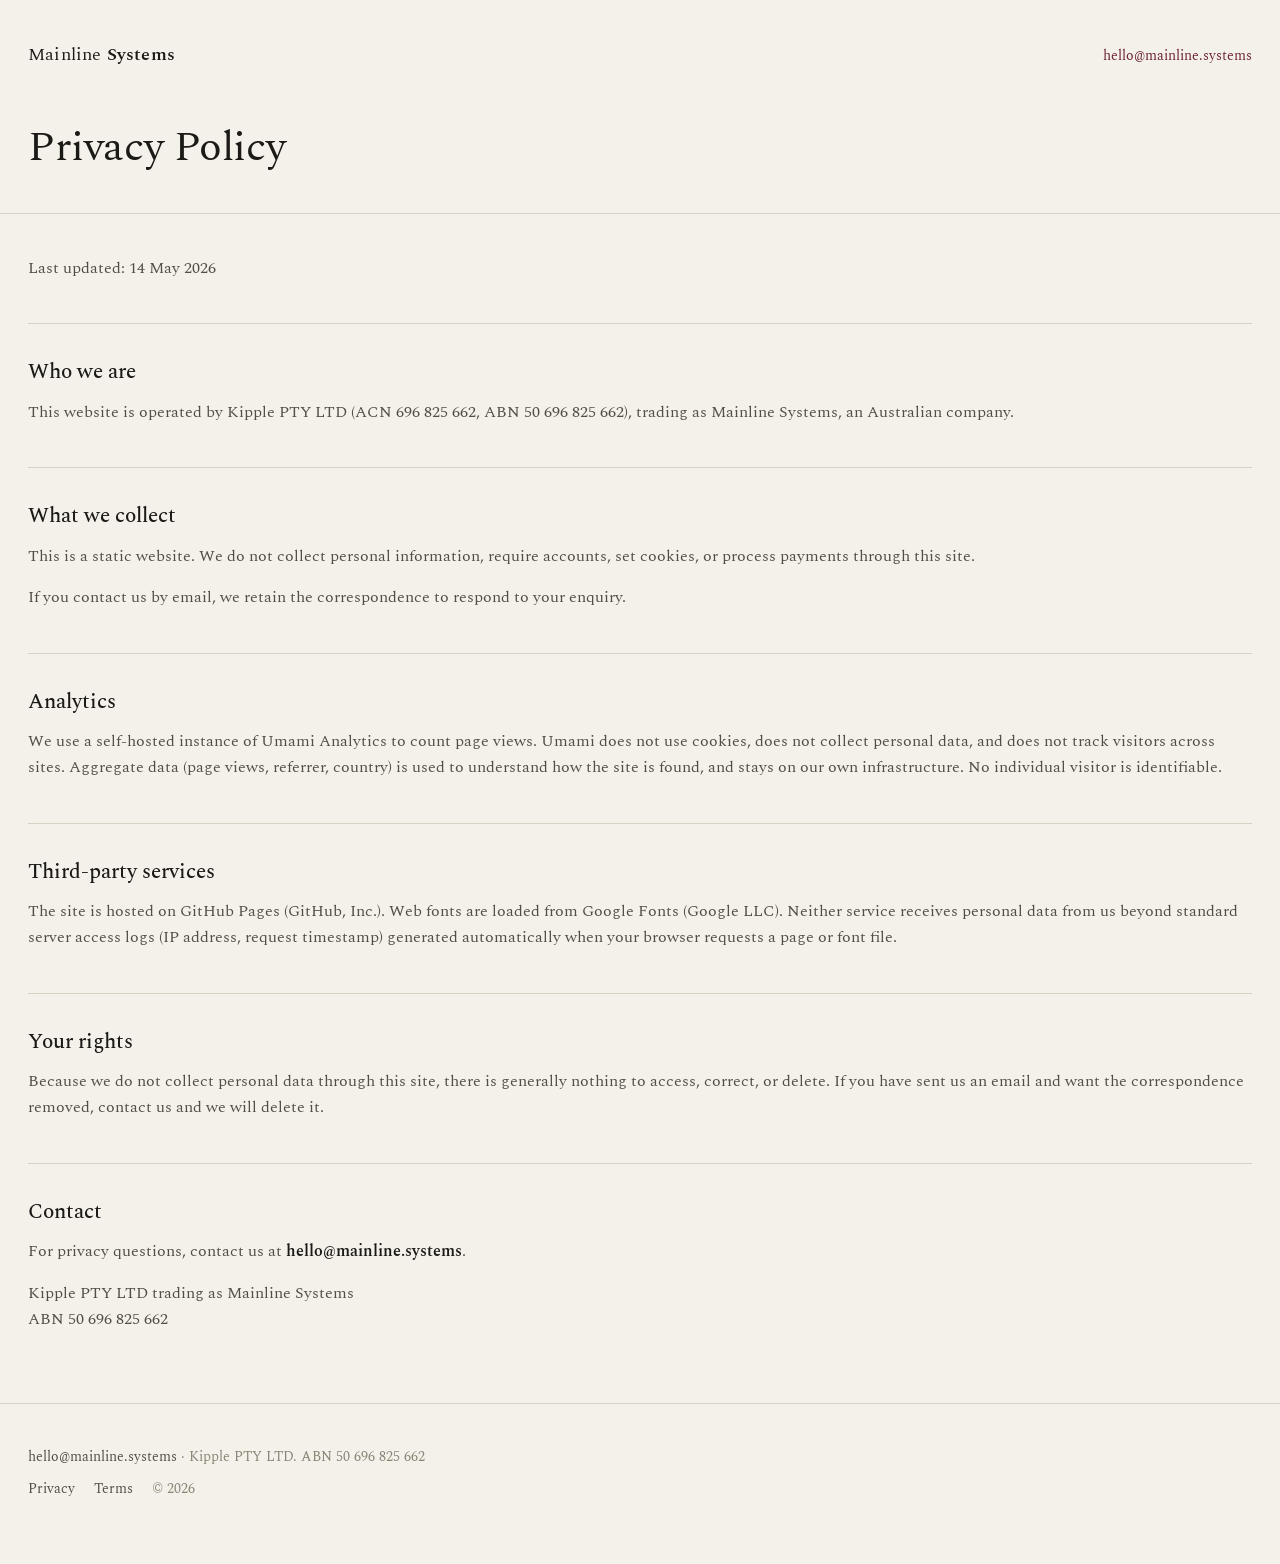
==== privacy/index.html @ 3d9dd120 "Continuous delivery consulting" ====
<!DOCTYPE html>
<html lang="en">
<head>
  <meta charset="utf-8">
  <meta name="viewport" content="width=device-width, initial-scale=1">
  <title>Privacy Policy — Mainline Systems</title>
  <meta name="description" content="Privacy policy for mainline.systems.">
  <link rel="canonical" href="https://mainline.systems/privacy/">
  <meta property="og:title" content="Privacy Policy">
  <meta property="og:description" content="Privacy policy for mainline.systems.">
  <meta property="og:url" content="https://mainline.systems/privacy/">
  <meta property="og:type" content="website">
  <meta property="og:site_name" content="Mainline Systems">
  <link rel="icon" href="/icon.svg" type="image/svg+xml">
  <link rel="apple-touch-icon" href="/icon.png">
  <link rel="preconnect" href="https://fonts.googleapis.com">
  <link rel="preconnect" href="https://fonts.gstatic.com" crossorigin>
  <link rel="stylesheet" href="https://fonts.googleapis.com/css2?family=Spectral:ital,wght@0,400;0,500;0,600;1,400&display=swap">
  <link rel="stylesheet" href="/css/style.css">
  <!-- Self-hosted Umami analytics -->
  <script defer src="https://analytics.mainline.dev/script.js" data-website-id="4229bb85-a3f4-42d6-9132-33e29b44d3c6"></script>
</head>
<body>
  <header class="top"><div class="wrap">
    <div class="brand"><a href="/">Mainline <b>Systems</b></a></div>
    <div class="top-contact"><a href="mailto:hello@mainline.systems" data-umami-event="contact-click">hello@mainline.systems</a></div>
  </div></header>

  <main>
  <section class="subpage-hero"><div class="wrap">
      <h1 class="subpage-title">Privacy Policy</h1>
  </div></section>

  <hr class="rule">
  <section class="subpage-content"><div class="wrap">
      <p>Last updated: 14 May 2026</p>

      <h2>Who we are</h2>
      <p>
        This website is operated by Kipple PTY LTD (ACN 696 825 662,
        ABN 50 696 825 662), trading as Mainline Systems, an Australian
        company.
      </p>

      <h2>What we collect</h2>
      <p>
        This is a static website. We do not collect personal information,
        require accounts, set cookies, or process payments through this site.
      </p>
      <p>
        If you contact us by email, we retain the correspondence to respond
        to your enquiry.
      </p>

      <h2>Analytics</h2>
      <p>
        We use a self-hosted instance of Umami Analytics to count page
        views. Umami does not use cookies, does not collect personal
        data, and does not track visitors across sites. Aggregate data
        (page views, referrer, country) is used to understand how the site
        is found, and stays on our own infrastructure. No individual
        visitor is identifiable.
      </p>

      <h2>Third-party services</h2>
      <p>
        The site is hosted on GitHub Pages (GitHub, Inc.). Web fonts are
        loaded from Google Fonts (Google LLC). Neither service receives
        personal data from us beyond standard server access logs (IP
        address, request timestamp) generated automatically when your
        browser requests a page or font file.
      </p>

      <h2>Your rights</h2>
      <p>
        Because we do not collect personal data through this site, there
        is generally nothing to access, correct, or delete. If you have
        sent us an email and want the correspondence removed, contact us
        and we will delete it.
      </p>

      <h2>Contact</h2>
      <p>
        For privacy questions, contact us at
        <strong>hello@mainline.systems</strong>.
      </p>
      <p>
        Kipple PTY LTD trading as Mainline Systems<br>
        ABN 50 696 825 662
      </p>
  </div></section>
  </main>

  <hr class="rule">
  <footer><div class="wrap">
    <a href="mailto:hello@mainline.systems" data-umami-event="contact-click">hello@mainline.systems</a> &middot; Kipple PTY LTD. ABN 50 696 825 662
    <div class="fr"><a href="/privacy/">Privacy</a><a href="/terms/">Terms</a><span>&copy; 2026</span></div>
  </div></footer>
</body>
</html>
---- css/style.css ----
/* Chambers: bone paper, single serif, oxblood accent, narrow column.
   Visual source of truth: mainline-systems-chambers-reference.html.
   Primary face is Fable (licensed). Drop the woff2 files into /fonts and
   uncomment the @font-face block below; Spectral carries the site until then. */

/*
@font-face {
  font-family: 'Fable';
  src: url('/fonts/fable-regular.woff2') format('woff2');
  font-weight: 400; font-style: normal; font-display: swap;
}
@font-face {
  font-family: 'Fable';
  src: url('/fonts/fable-italic.woff2') format('woff2');
  font-weight: 400; font-style: italic; font-display: swap;
}
@font-face {
  font-family: 'Fable';
  src: url('/fonts/fable-medium.woff2') format('woff2');
  font-weight: 500; font-style: normal; font-display: swap;
}
@font-face {
  font-family: 'Fable';
  src: url('/fonts/fable-semibold.woff2') format('woff2');
  font-weight: 600; font-style: normal; font-display: swap;
}
*/

:root {
  --bone:      #f4f1ea;
  --paper:     #faf8f2;
  --ink:       #1c1a16;
  --ink-soft:  #534e44;
  --ink-faint: #8a8475;
  --rule:      #d8d2c4;
  --oxblood:   #6b2330;
}

*, *::before, *::after { box-sizing: border-box; }

body {
  margin: 0;
  background: var(--bone);
  color: var(--ink);
  font-family: 'Fable', 'Spectral', Georgia, serif;
  font-weight: 400;
  font-size: 19px;
  line-height: 1.65;
  -webkit-font-smoothing: antialiased;
}

.wrap { width: 100%; margin: 0 auto; padding: 0 28px; }

a { color: var(--oxblood); text-decoration: none; }
a:hover { text-decoration: underline; text-underline-offset: 3px; }

.rule { border: 0; border-top: 1px solid var(--rule); margin: 0; }

/* --- Top --- */

header.top { padding: 2.5rem 0 0; }

.top .wrap {
  display: flex;
  justify-content: space-between;
  align-items: baseline;
}

.brand { font-size: 1.15rem; letter-spacing: .01em; }
.brand b { font-weight: 600; }
.brand a { color: var(--ink); }
.brand a:hover { text-decoration: none; color: var(--oxblood); }

.top-contact { font-size: .85rem; color: var(--ink-soft); }

/* --- Hero --- */

.hero { padding: 4.5rem 0 3rem; }

.eyebrow {
  font-size: .72rem;
  letter-spacing: .22em;
  text-transform: uppercase;
  color: var(--ink-faint);
  font-weight: 500;
  margin: 0 0 1.6rem;
}

h1 {
  font-weight: 400;
  font-size: clamp(2.4rem, 5.5vw, 3.5rem);
  line-height: 1.08;
  letter-spacing: -.012em;
  margin: 0 0 1.4rem;
}

.lede {
  font-size: 1.22rem;
  line-height: 1.5;
  color: var(--ink-soft);
  font-style: italic;
  max-width: 36em;
  margin: 0 0 2.2rem;
}

.cta-row {
  display: flex;
  gap: 1.6rem;
  align-items: baseline;
  font-size: 1.02rem;
  margin: 0;
}

.cta-primary {
  border-bottom: 1.5px solid var(--oxblood);
  padding-bottom: 2px;
  font-weight: 500;
}

/* --- Sections --- */

section { padding: 3.4rem 0; }

.kicker {
  font-size: .72rem;
  letter-spacing: .2em;
  text-transform: uppercase;
  color: var(--ink-faint);
  font-weight: 500;
  margin: 0 0 1.1rem;
}

h2 {
  font-weight: 400;
  font-size: clamp(1.6rem, 3.5vw, 2.1rem);
  line-height: 1.15;
  margin: 0 0 1rem;
  letter-spacing: -.01em;
}

/* --- Offer columns --- */

.wrap-wide { width: 100%; margin: 0 auto; padding: 0 28px; }

.offers-section { padding: 3rem 0 3.4rem; }

.cols {
  display: grid;
  grid-template-columns: repeat(3, 1fr);
}

.col {
  padding: 1.8rem 1.6rem;
  border: 1px solid var(--rule);
  display: flex;
  flex-direction: column;
}


.col + .col { border-left: 0; }

.col.flagship { background: var(--paper); border-color: var(--ink-soft); }
.col.flagship + .col { border-left: 1px solid var(--rule); }

.col h3 {
  font-weight: 500;
  font-size: 1.3rem;
  line-height: 1.2;
  margin: 0 0 .9rem;
}

.col h1 {
  font-size: 1.6rem;
  font-weight: 500;
  line-height: 1.15;
  letter-spacing: 0;
  margin: 0 0 .9rem;
}

.col p {
  font-size: .95rem;
  line-height: 1.55;
  color: var(--ink-soft);
  margin: 0 0 1rem;
}

.col .collede { font-style: italic; }

.col .price {
  font-size: .92rem;
  color: var(--ink);
  border-top: 1px solid var(--rule);
  padding-top: .8rem;
  margin: auto 0 .4rem;
}

.col .price b { font-weight: 600; }

.col .sub { font-size: .85rem; color: var(--ink-faint); margin: 0; }

.contact-line {
  text-align: center;
  font-size: 1.02rem;
  margin: 2.2rem 0 0;
}

section[id], .col[id] { scroll-margin-top: 1.5rem; }

/* --- Shared spine --- */

/* --- The tells --- */

.tells .big, .hero .big, .due-diligence .big {
  font-style: italic;
  font-size: 1.18rem;
  line-height: 1.55;
  color: var(--ink-soft);
  max-width: 34em;
  margin: 0 0 1.8rem;
}

ul.neg { list-style: none; margin: 0; padding: 0; }

ul.neg li {
  padding: .5rem 0 .5rem 1.5rem;
  position: relative;
  border-bottom: 1px solid var(--rule);
  font-size: 1.02rem;
  color: var(--ink-soft);
}

ul.neg li:last-child { border-bottom: 0; }

ul.neg li::before {
  content: '\2014';
  position: absolute;
  left: 0;
  color: var(--ink-faint);
}

/* --- Proof --- */

.proof p, .vendor-blind p, .ai p, .who-pays p, .access p {
  font-size: 1.1rem;
  line-height: 1.6;
  margin: 0 0 1rem;
}

.proof p:last-child, .vendor-blind p:last-child, .ai p:last-child,
.who-pays p:last-child, .access p:last-child { margin-bottom: 0; }
.proof .lead-name { font-weight: 600; }

/* --- Footer --- */

footer { padding: 2.6rem 0 4rem; font-size: .85rem; color: var(--ink-faint); }
footer a { color: var(--ink-soft); }
footer .also { margin-bottom: .9rem; }
footer .fr { display: flex; gap: 1.2rem; flex-wrap: wrap; margin-top: .6rem; }

/* --- Subpages --- */

.subpage-hero { padding: 3.4rem 0 2.6rem; }

.subpage-hero .back-link {
  font-size: .72rem;
  font-weight: 500;
  letter-spacing: .2em;
  text-transform: uppercase;
  color: var(--ink-faint);
  display: inline-flex;
  align-items: center;
  gap: .5rem;
  margin-bottom: 1.8rem;
}

.subpage-hero .back-link:hover { color: var(--oxblood); text-decoration: none; }

.subpage-title {
  font-weight: 400;
  font-size: clamp(1.9rem, 4.5vw, 2.6rem);
  line-height: 1.12;
  letter-spacing: -.01em;
  margin: 0;
}

.subpage-content { padding: 2.6rem 0 3.4rem; }

.subpage-content h2 {
  font-weight: 500;
  font-size: 1.3rem;
  line-height: 1.25;
  letter-spacing: 0;
  margin: 2.6rem 0 .9rem;
  padding-top: 2.2rem;
  border-top: 1px solid var(--rule);
}

.subpage-content h2:first-child {
  margin-top: 0;
  padding-top: 0;
  border-top: none;
}

.subpage-content p {
  font-size: .98rem;
  line-height: 1.65;
  color: var(--ink-soft);
  margin: 0 0 1rem;
}

.subpage-content strong { color: var(--ink); font-weight: 600; }

.subpage-content ul { list-style: none; margin: 0 0 1rem; padding: 0; }

.subpage-content ul li {
  padding: .5rem 0 .5rem 1.5rem;
  position: relative;
  border-bottom: 1px solid var(--rule);
  font-size: .98rem;
  color: var(--ink-soft);
}

.subpage-content ul li:last-child { border-bottom: 0; }

.subpage-content ul li::before {
  content: '\2014';
  position: absolute;
  left: 0;
  color: var(--ink-faint);
}

.subpage-content .finding-example {
  border: 1px solid var(--rule);
  background: var(--paper);
  padding: 1.4rem 1.6rem;
  margin: 1.4rem 0;
}

.subpage-content .finding-example p:last-child { margin-bottom: 0; }

.subpage-content .price-block {
  font-size: 1.25rem;
  font-weight: 600;
  color: var(--ink);
  margin: 1.8rem 0;
}

.subpage-content .price-block small {
  font-size: .78rem;
  font-weight: 400;
  color: var(--ink-faint);
}

.subpage-content .contact-email { font-size: 1.05rem; }
.subpage-content .contact-email a { font-weight: 500; border-bottom: 1.5px solid var(--oxblood); padding-bottom: 2px; }
.subpage-content .contact-email a:hover { text-decoration: none; color: var(--ink); }

.subpage-content .contact-desc {
  font-size: .85rem;
  color: var(--ink-faint);
  margin-top: .5rem;
}

/* --- Field guide --- */

.subpage-content .subtitle {
  font-style: italic;
  font-size: 1.08rem;
  line-height: 1.55;
  color: var(--ink-soft);
}

.subpage-content h2.group-title {
  font-size: 1.6rem;
  font-weight: 400;
  line-height: 1.15;
  letter-spacing: -.01em;
  margin: 3.6rem 0 .6rem;
  padding-top: 3rem;
}

.subpage-content h3 {
  font-weight: 500;
  font-size: 1.15rem;
  line-height: 1.25;
  margin: 2.2rem 0 .9rem;
  padding-top: 1.8rem;
  border-top: 1px solid var(--rule);
}

.subpage-content .action {
  border-left: 2px solid var(--oxblood);
  padding-left: 1.2rem;
  margin: 1.2rem 0;
}

.subpage-content .action strong { color: var(--oxblood); }

.toc { margin: 2.2rem 0 0; }

.toc-group { margin: 0 0 .9rem; }

.toc-group .toc-label {
  font-size: .68rem;
  letter-spacing: .16em;
  text-transform: uppercase;
  color: var(--ink-faint);
  font-weight: 500;
  margin: 0 0 .4rem;
}

.toc ol {
  list-style: none;
  margin: 0;
  padding: 0;
  columns: 2;
  column-gap: 2rem;
}

.toc ol li {
  font-size: .88rem;
  line-height: 1.4;
  padding: .2rem 0;
  break-inside: avoid;
}

.toc ol li a { color: var(--ink-soft); }
.toc ol li a:hover { color: var(--oxblood); }

.subpage-content .references p {
  font-size: .85rem;
  padding-left: 2rem;
  text-indent: -2rem;
}

.subpage-content .closing {
  font-style: italic;
  margin-top: 2.6rem;
  padding-top: 2.2rem;
  border-top: 1px solid var(--rule);
}

@media (max-width: 480px) {
  .toc ol { columns: 1; }
}

/* --- Responsive --- */

@media (max-width: 900px) {
  .cols { grid-template-columns: 1fr; }
  .col + .col { border-left: 1px solid var(--rule); border-top: 0; }
  .col.flagship { border-color: var(--ink-soft); }
}
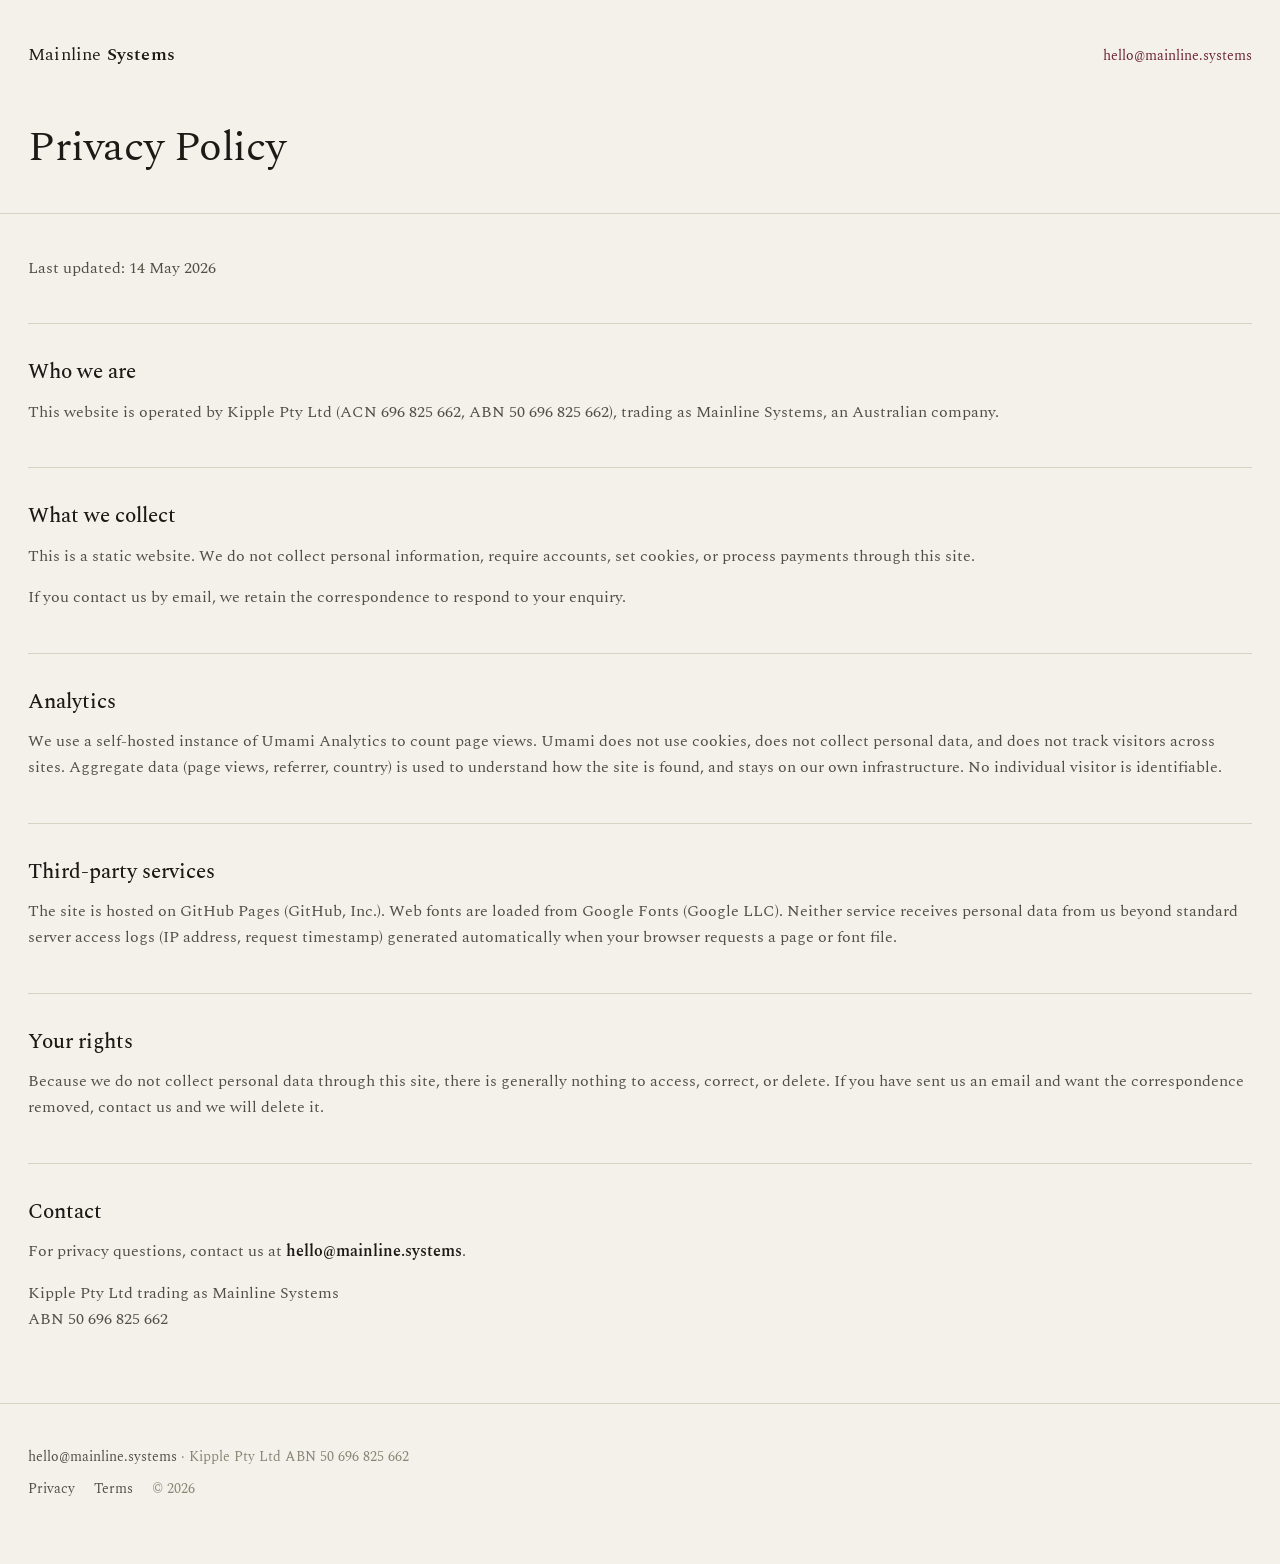
==== commit aedf93e2: "Independent reviews of software delivery" ====
--- a/privacy/index.html
+++ b/privacy/index.html
@@ -37,7 +37,7 @@
 
       <h2>Who we are</h2>
       <p>
-        This website is operated by Kipple PTY LTD (ACN 696 825 662,
+        This website is operated by Kipple Pty Ltd (ACN 696 825 662,
         ABN 50 696 825 662), trading as Mainline Systems, an Australian
         company.
       </p>
@@ -85,7 +85,7 @@
         <strong>hello@mainline.systems</strong>.
       </p>
       <p>
-        Kipple PTY LTD trading as Mainline Systems<br>
+        Kipple Pty Ltd trading as Mainline Systems<br>
         ABN 50 696 825 662
       </p>
   </div></section>
@@ -93,7 +93,7 @@
 
   <hr class="rule">
   <footer><div class="wrap">
-    <a href="mailto:hello@mainline.systems" data-umami-event="contact-click">hello@mainline.systems</a> &middot; Kipple PTY LTD. ABN 50 696 825 662
+    <a href="mailto:hello@mainline.systems" data-umami-event="contact-click">hello@mainline.systems</a> &middot; Kipple Pty Ltd ABN 50 696 825 662
     <div class="fr"><a href="/privacy/">Privacy</a><a href="/terms/">Terms</a><span>&copy; 2026</span></div>
   </div></footer>
 </body>
--- a/css/style.css
+++ b/css/style.css
@@ -162,7 +162,7 @@
 .col.flagship { background: var(--paper); border-color: var(--ink-soft); }
 .col.flagship + .col { border-left: 1px solid var(--rule); }
 
-.col h3 {
+.col h2 {
   font-weight: 500;
   font-size: 1.3rem;
   line-height: 1.2;
@@ -198,12 +198,6 @@
 
 .col .sub { font-size: .85rem; color: var(--ink-faint); margin: 0; }
 
-.contact-line {
-  text-align: center;
-  font-size: 1.02rem;
-  margin: 2.2rem 0 0;
-}
-
 section[id], .col[id] { scroll-margin-top: 1.5rem; }
 
 /* --- Shared spine --- */
@@ -240,13 +234,13 @@
 
 /* --- Proof --- */
 
-.proof p, .vendor-blind p, .ai p, .who-pays p, .access p {
+.proof p, .vendor-blind p, .who-pays p, .access p {
   font-size: 1.1rem;
   line-height: 1.6;
   margin: 0 0 1rem;
 }
 
-.proof p:last-child, .vendor-blind p:last-child, .ai p:last-child,
+.proof p:last-child, .vendor-blind p:last-child,
 .who-pays p:last-child, .access p:last-child { margin-bottom: 0; }
 .proof .lead-name { font-weight: 600; }
 
@@ -254,7 +248,6 @@
 
 footer { padding: 2.6rem 0 4rem; font-size: .85rem; color: var(--ink-faint); }
 footer a { color: var(--ink-soft); }
-footer .also { margin-bottom: .9rem; }
 footer .fr { display: flex; gap: 1.2rem; flex-wrap: wrap; margin-top: .6rem; }
 
 /* --- Subpages --- */
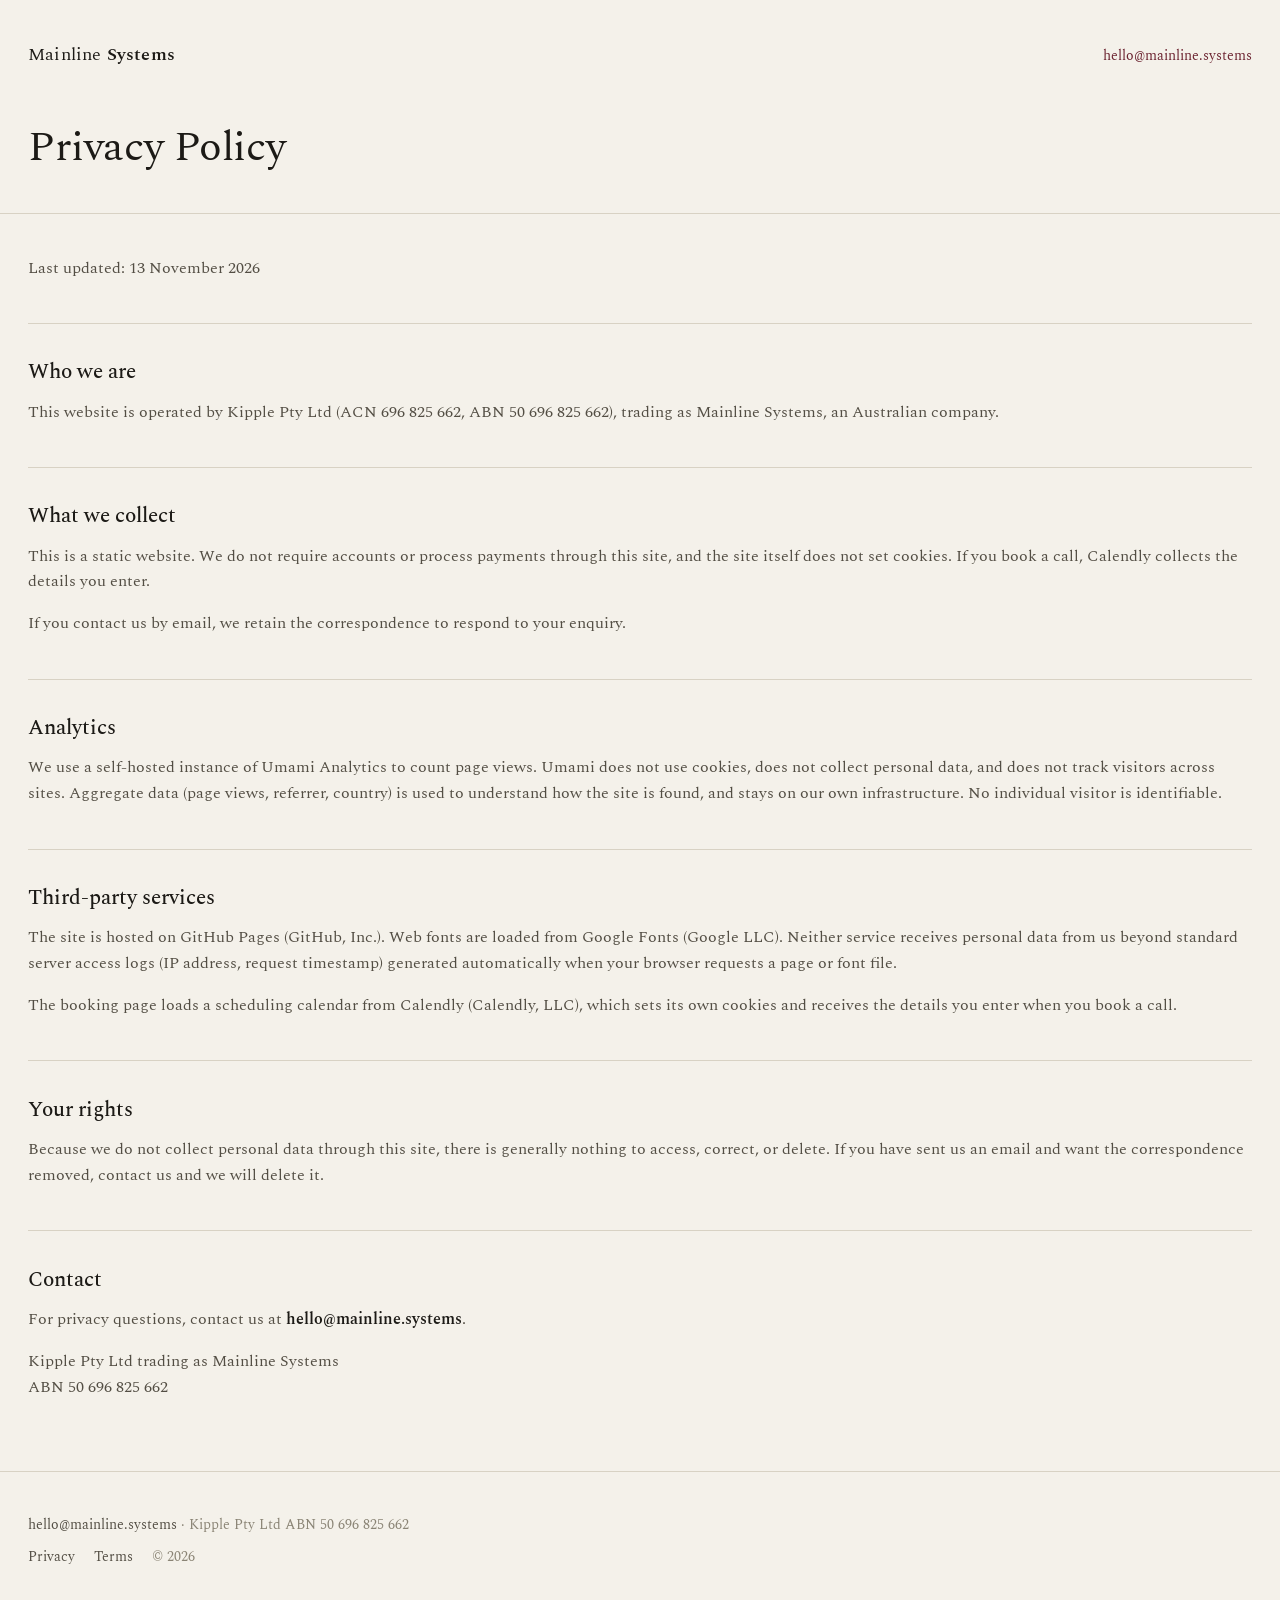
==== commit 91ca3f63: "Independent reviews of software delivery" ====
--- a/privacy/index.html
+++ b/privacy/index.html
@@ -3,7 +3,7 @@
 <head>
   <meta charset="utf-8">
   <meta name="viewport" content="width=device-width, initial-scale=1">
-  <title>Privacy Policy — Mainline Systems</title>
+  <title>Privacy Policy | Mainline Systems</title>
   <meta name="description" content="Privacy policy for mainline.systems.">
   <link rel="canonical" href="https://mainline.systems/privacy/">
   <meta property="og:title" content="Privacy Policy">
@@ -33,7 +33,7 @@
 
   <hr class="rule">
   <section class="subpage-content"><div class="wrap">
-      <p>Last updated: 14 May 2026</p>
+      <p>Last updated: 13 November 2026</p>
 
       <h2>Who we are</h2>
       <p>
@@ -44,8 +44,10 @@
 
       <h2>What we collect</h2>
       <p>
-        This is a static website. We do not collect personal information,
-        require accounts, set cookies, or process payments through this site.
+        This is a static website. We do not require accounts or process
+        payments through this site, and the site itself does not set
+        cookies. If you book a call, Calendly collects the details you
+        enter.
       </p>
       <p>
         If you contact us by email, we retain the correspondence to respond
@@ -69,6 +71,11 @@
         personal data from us beyond standard server access logs (IP
         address, request timestamp) generated automatically when your
         browser requests a page or font file.
+      </p>
+      <p>
+        The booking page loads a scheduling calendar from Calendly
+        (Calendly, LLC), which sets its own cookies and receives the
+        details you enter when you book a call.
       </p>
 
       <h2>Your rights</h2>
--- a/css/style.css
+++ b/css/style.css
@@ -105,7 +105,8 @@
 
 .cta-row {
   display: flex;
-  gap: 1.6rem;
+  flex-wrap: wrap;
+  gap: .6rem 1.6rem;
   align-items: baseline;
   font-size: 1.02rem;
   margin: 0;
@@ -161,6 +162,7 @@
 
 .col.flagship { background: var(--paper); border-color: var(--ink-soft); }
 .col.flagship + .col { border-left: 1px solid var(--rule); }
+.lead-offer { margin-bottom: 1.6rem; }
 
 .col h2 {
   font-weight: 500;
@@ -196,7 +198,7 @@
 
 .col .price b { font-weight: 600; }
 
-.col .sub { font-size: .85rem; color: var(--ink-faint); margin: 0; }
+.col .sub { font-size: .85rem; color: var(--ink-faint); margin: auto 0 0; }
 
 section[id], .col[id] { scroll-margin-top: 1.5rem; }
 
@@ -226,7 +228,7 @@
 ul.neg li:last-child { border-bottom: 0; }
 
 ul.neg li::before {
-  content: '\2014';
+  content: '\00B7';
   position: absolute;
   left: 0;
   color: var(--ink-faint);
@@ -243,6 +245,12 @@
 .proof p:last-child, .vendor-blind p:last-child,
 .who-pays p:last-child, .access p:last-child { margin-bottom: 0; }
 .proof .lead-name { font-weight: 600; }
+
+/* --- Booking --- */
+
+.booking { padding: 0 0 3.4rem; }
+.booking .calendly-inline-widget { height: 700px; }
+.booking p { font-size: .85rem; color: var(--ink-faint); margin: 1rem 0 0; }
 
 /* --- Footer --- */
 
@@ -316,7 +324,7 @@
 .subpage-content ul li:last-child { border-bottom: 0; }
 
 .subpage-content ul li::before {
-  content: '\2014';
+  content: '\00B7';
   position: absolute;
   left: 0;
   color: var(--ink-faint);
